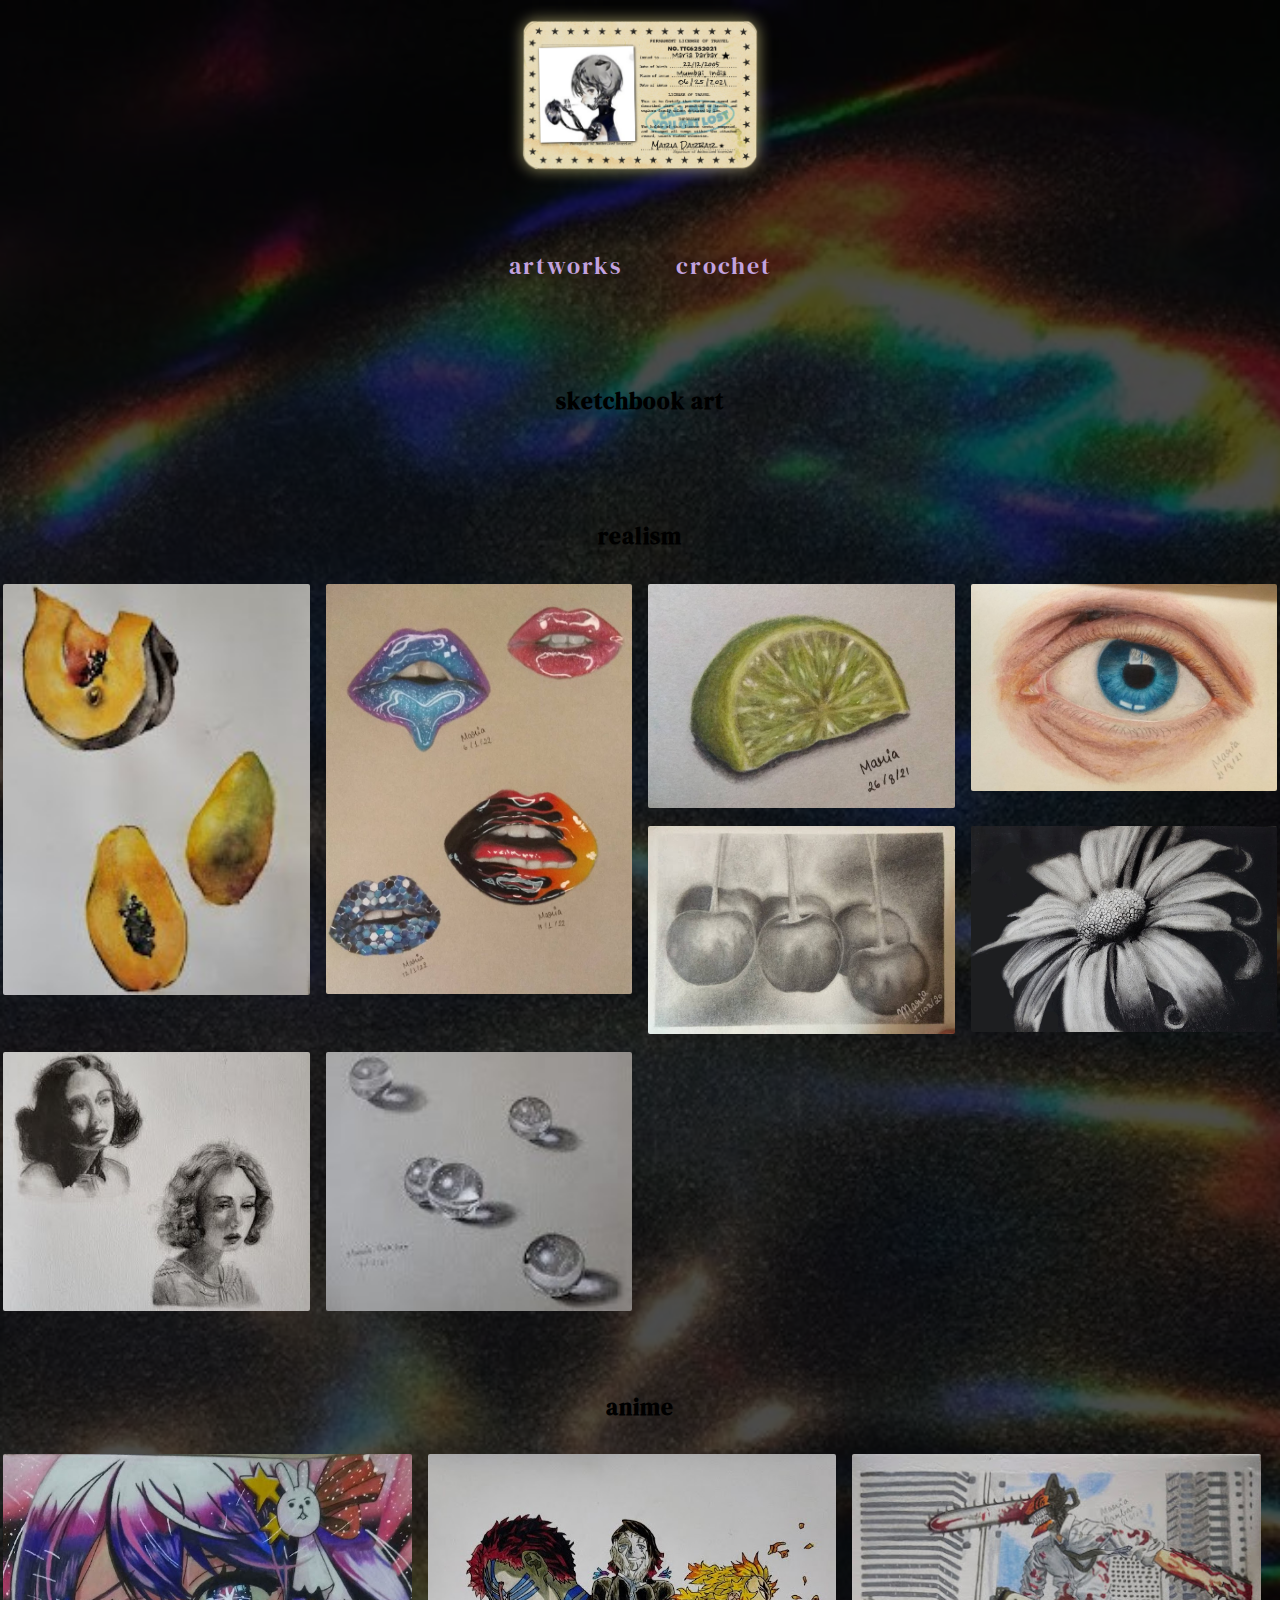
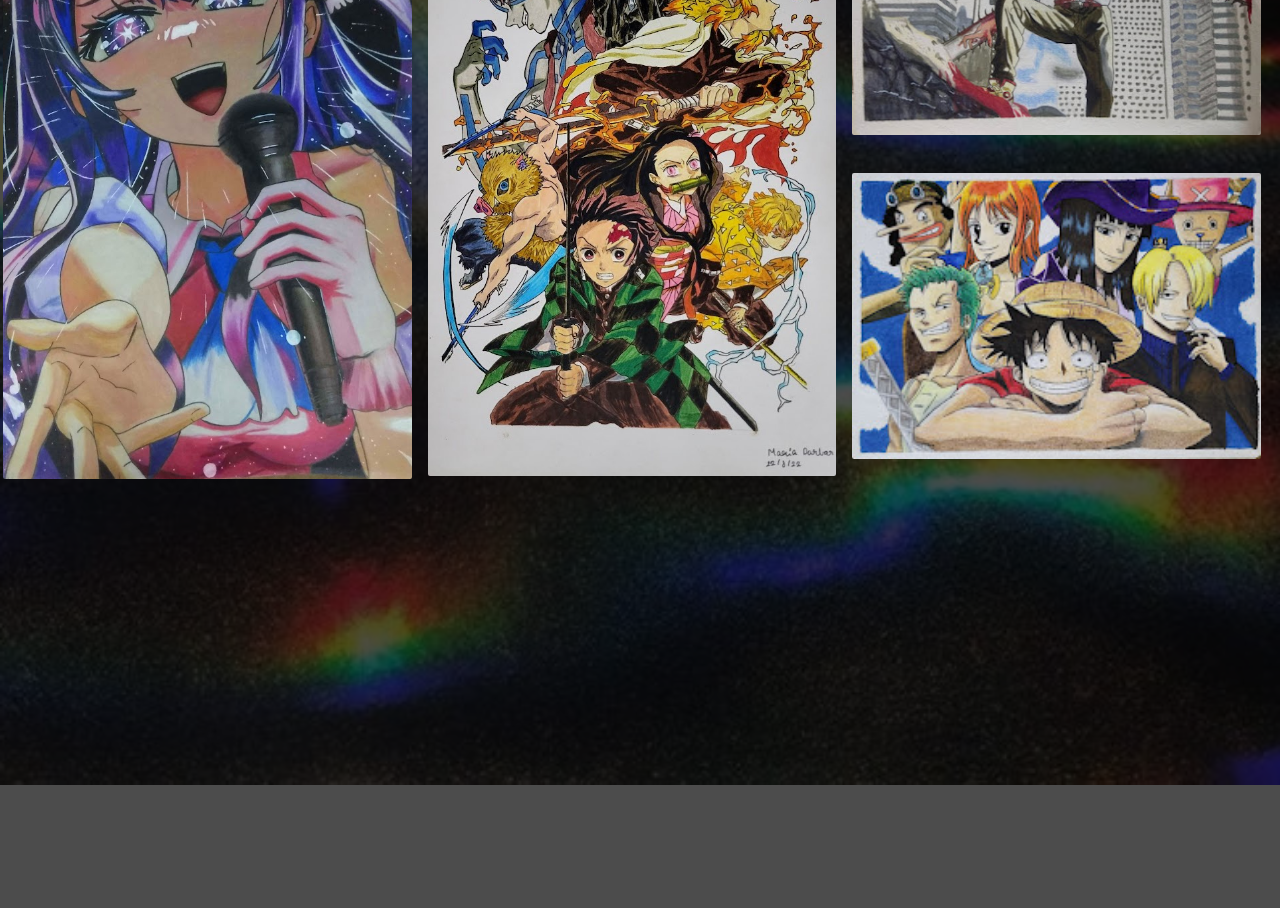
==== artworks.html @ e19bb2b3 "Update artworks.html" ====
<!DOCTYPE html>
<html>
    <head>
        <title>portfolio</title>
        <link rel="stylesheet" type="text/css" href="homestyle.css">
        <link rel="stylesheet" href="https://fonts.googleapis.com/css?family=Montserrat">
        <link rel="preconnect" href="https://fonts.googleapis.com">
        <link rel="preconnect" href="https://fonts.gstatic.com" crossorigin>
        <link href="https://fonts.googleapis.com/css2?family=DM+Serif+Display:ital@0;1&display=swap" rel="stylesheet">
        <meta name="viewport" content="width=device-width, initial-scale=1"> 
        <style>
        /*body*/
        body
        {
            background: linear-gradient(rgba(0, 0, 0, 0.70), rgba(0, 0, 0, 0.70)), url(images/bg.about.jpg) no-repeat;
            background-position: center;
            background-attachment: local;
            background-size: cover;
            font-family: "DM Serif Display", serif;
            font-size: 20px;
            font-weight:lighter;
            letter-spacing: 1px;
        }
        .reveal{
            position: relative;
            transform: translateY(150px);
            opacity: 0;
            transition: 1s all ease;
        }
        
        .reveal.active{
            transform: translateY(0);
            opacity: 1;
        }

        .grid-container 
        {
            display: grid;
            grid-template-columns: auto auto auto auto;
            grid-gap: 10px;
        }

        .grid-container > div 
        {
            text-align: center;
            padding: 20px 0;
            -ms-flex: 25%; /* IE10 */
            flex: 25%;
            padding: 0 3px;
        }
        .grid-container img
        {
            margin-top: 8px;
            vertical-align: middle;
            width: 100%;
        }
        .item1a {
            grid-row: 1 / span 2;
        }
        .item1b {
            grid-row: 1 / span 2;
        }
        .item3b {
            grid-row: 1 / span 2;
        }
        .item3c {
            grid-row: 1 / span 2;
        }

/*for phone*/
        @media(max-width:768px) and (orientation:portrait)
        {
            .grid-container{
            display: grid;
            grid-template-columns:auto;
            grid-gap: 10px;
            }
        }
        </style>
    </head>
    <body>
        <div class="fade-in-text">
            <div class="center">   
            <a href="index.html"><img src="images/callmeifyougetlostid.png" height="190" style="filter:drop-shadow(0 0 8px  rgba(206, 197, 130, 0.76));padding:20px"></a> 
            <br><br>
            </div>
            <p style="letter-spacing: 2px; text-align: center;font-size: 24px; color:white;">
                    <a style="text-decoration: none;color:rgb(194, 162, 223)" href="">artworks</a>
                    <span class="tab"></span><span class="tab"></span>
                    <a style="text-decoration: none;color:rgb(194, 162, 223)" href="crochet.html">crochet</a></p>
        
        <br><br>
        <h3 style="text-align: center;">sketchbook art</h3>
        <div class="grid-container">
            <div class="item2a"></div>
            <div class="item2b"></div>
        </div>
        <br><br>

        <h3 style="text-align: center;">realism</h3>
        <div class="grid-container">
            <div class="item1a"><div class="zoom"><a href="artwork pages/fruits.html"><img src="artworks/fruits.jpg"></a></div></div>
            <div class="item1b"><div class="zoom"><a href="artwork pages/lips.html"><img src="artworks/lips.jpg"></a></div></div>
            <div class="item1c"><div class="zoom"><a href="artwork pages/lime.html"><img src="artworks/lime.jpg"></a></div></div>
            <div class="item1d"><div class="zoom"><a href="artwork pages/eye.html"><img src="artworks/eye.jpg"></a></div></div>  
            
            <div class="item1e"><div class="zoom"><a href="artwork pages/cherries.html"><img src="artworks/cherries.jpg"></a></div></div>
            <div class="item1g"><div class="zoom"><a href="artwork pages/flower.html"><img src="artworks/flower.jpg"></a></div></div>  
            <div class="item1f"><div class="zoom"><a href="artwork pages/women.html"><img src="artworks/women.jpg"></a></div></div>
            <div class="item1h"><div class="zoom"><a href="artwork pages/marbles1.html"><img src="artworks/marbles1.jpg"></a></div></div>
        </div>
        <br><br>
        
        <h3 style="text-align: center;">anime</h3>
        <div class="grid-container">
                <div class="item3b"><div class="zoom"><a href="artwork pages/ai.html"><img src="artworks/ai.jpeg"></a></div></div>
                <div class="item3c"><div class="zoom"><a href="artwork pages/demon slayer1.html"><img src="artworks/demon slayer1.jpg"></a></div></div>
                <div class="item3a"><div class="zoom"><a href="artwork pages/csm.html"><img src="artworks/csm.jpeg"></a></div></div>
                <div class="item"><div class="zoom"><a href=""><img src=""></a></div></div>
                <div class="item3d"><div class="zoom"><a href="artwork pages/one piece.html"><img src="artworks/one piece.jpg"></a></div></div>      
        </div>
        <br><br> 
        
        <div class="container reveal">
            <script type="text/javascript">
                function reveal() {
                var reveals = document.querySelectorAll(".reveal");
    
                for (var i = 0; i < reveals.length; i++) {
                    var windowHeight = window.innerHeight;
                    var elementTop = reveals[i].getBoundingClientRect().top;
                    var elementVisible = 150;
    
                    if (elementTop < windowHeight - elementVisible) {
                    reveals[i].classList.add("active");
                    }
                }
                }
    
                window.addEventListener("scroll", reveal);
            </script>

            <h3 style="text-align: center;letter-spacing: 2px; position: relative; color:white;">★ MARIA DARBAR ★</h3>
            <a href="mailto:mariadarbar05@gmail.com" style="text-decoration: none;" target="_blank" ><h4 style="text-align: center;color:white">mariadarbar05@gmail.com</h4>
            <p style="text-align: center;font-weight: 100;">
                <a href="https://www.instagram.com/maria.darbar/" target="_blank"><img src="images/instagram logo.png" width="25" height="25"></a>
                <span class="tab"></span>
                <a href="https://www.linkedin.com/in/maria-darbar/" target="_blank"><img src="images/linkedin-xxl.png" width="23" height="23"></a>
            </p>
            <h4 style="text-align: center;color:white;">© 2024 All rights reserved.</h4>
        </div>        
        </body>    
    </html>
---- homestyle.css ----
/*center aligning images*/
    .center
    {
      text-align: center;
    }
/*text animation*/
    .fade-in-text {
      animation: fadeIn 2s;
    }

    @keyframes fadeIn {
      0% { opacity: 0; }
      100% { opacity: 1; }
    }

/*columns*/
    .fade-in-column {
      font-family: Arial;
      animation: fadeIn 3s;
    }

    @keyframes fadeIn {
      0% { opacity: 0; }
      100% { opacity: 1; }
    }

/*artwork*/
        * {
          box-sizing: border-box;
        }
        
        body {
          margin: 0;
          font-family: Arial;
        }
        
        .header {
          text-align: center;
          padding: 32px;
        }
        
        .row {
          display: -ms-flexbox;
          display: flex;
          -ms-flex-wrap: wrap; 
          flex-wrap: wrap;
          padding: 0 4px;
        }

        .column {
          -ms-flex: 25%; /* IE10 */
          flex: 25%;
          max-width: 25%;
          padding: 0 5px;
        }
        
        .column img {
          margin-top: 8px;
          vertical-align: middle;
          width: 100%;
        }
        
        /* Responsive layout - makes a two column-layout instead of four columns */
        @media screen and (max-width: 800px) {
          .column {
            -ms-flex: 50%;
            flex: 50%;
            max-width: 50%;
          }
        }
        
        /* Responsive layout - makes the two columns stack on top of each other instead of next to each other */
        @media screen and (max-width: 600px) {
          .column {
            -ms-flex: 100%;
            flex: 100%;
            max-width: 100%;
          }
        }

        .zoom {
          transition: transform .2s; /* Animation */
        }
        
        .zoom:hover {
          transform: scale(1.03); /* (150% zoom - Note: if the zoom is too large, it will go outside of the viewport) */
          filter:drop-shadow(0 0 10px  rgba(13, 13, 13, 0.852));
          filter: brightness(75%);
        }

/*for spacing*/
        .tab {
          display: inline-block;
          margin-left: 20px;
        }

/*image artworks*/
        img {
          border-radius: 2px;
        }     
        
/*home page articles*/
        .wrapper{
          width: 100%;
          position:absolute;

        }  

/*glow*/
        .glow {
          font-size: 80px;
          color: #fff;
          -webkit-animation: glow 1s ease-in-out infinite alternate;
          -moz-animation: glow 1s ease-in-out infinite alternate;
          animation: glow 1s ease-in-out infinite alternate;
        }

        @-webkit-keyframes glow {
          from {
            text-shadow: 0 0 10px #fff, 0 0 20px #fff, 0 0 30px #fde3a2, 0 0 40px #e8cf92, 0 0 50px #d9c289, 0 0 60px;
          }
          to {
            text-shadow: 0 0 10px #fff, 0 0 20px #fff, 0 0 30px #fde3a2, 0 0 40px #e8cf92, 0 0 50px #d9c289, 0 0 60px;
          }
        }
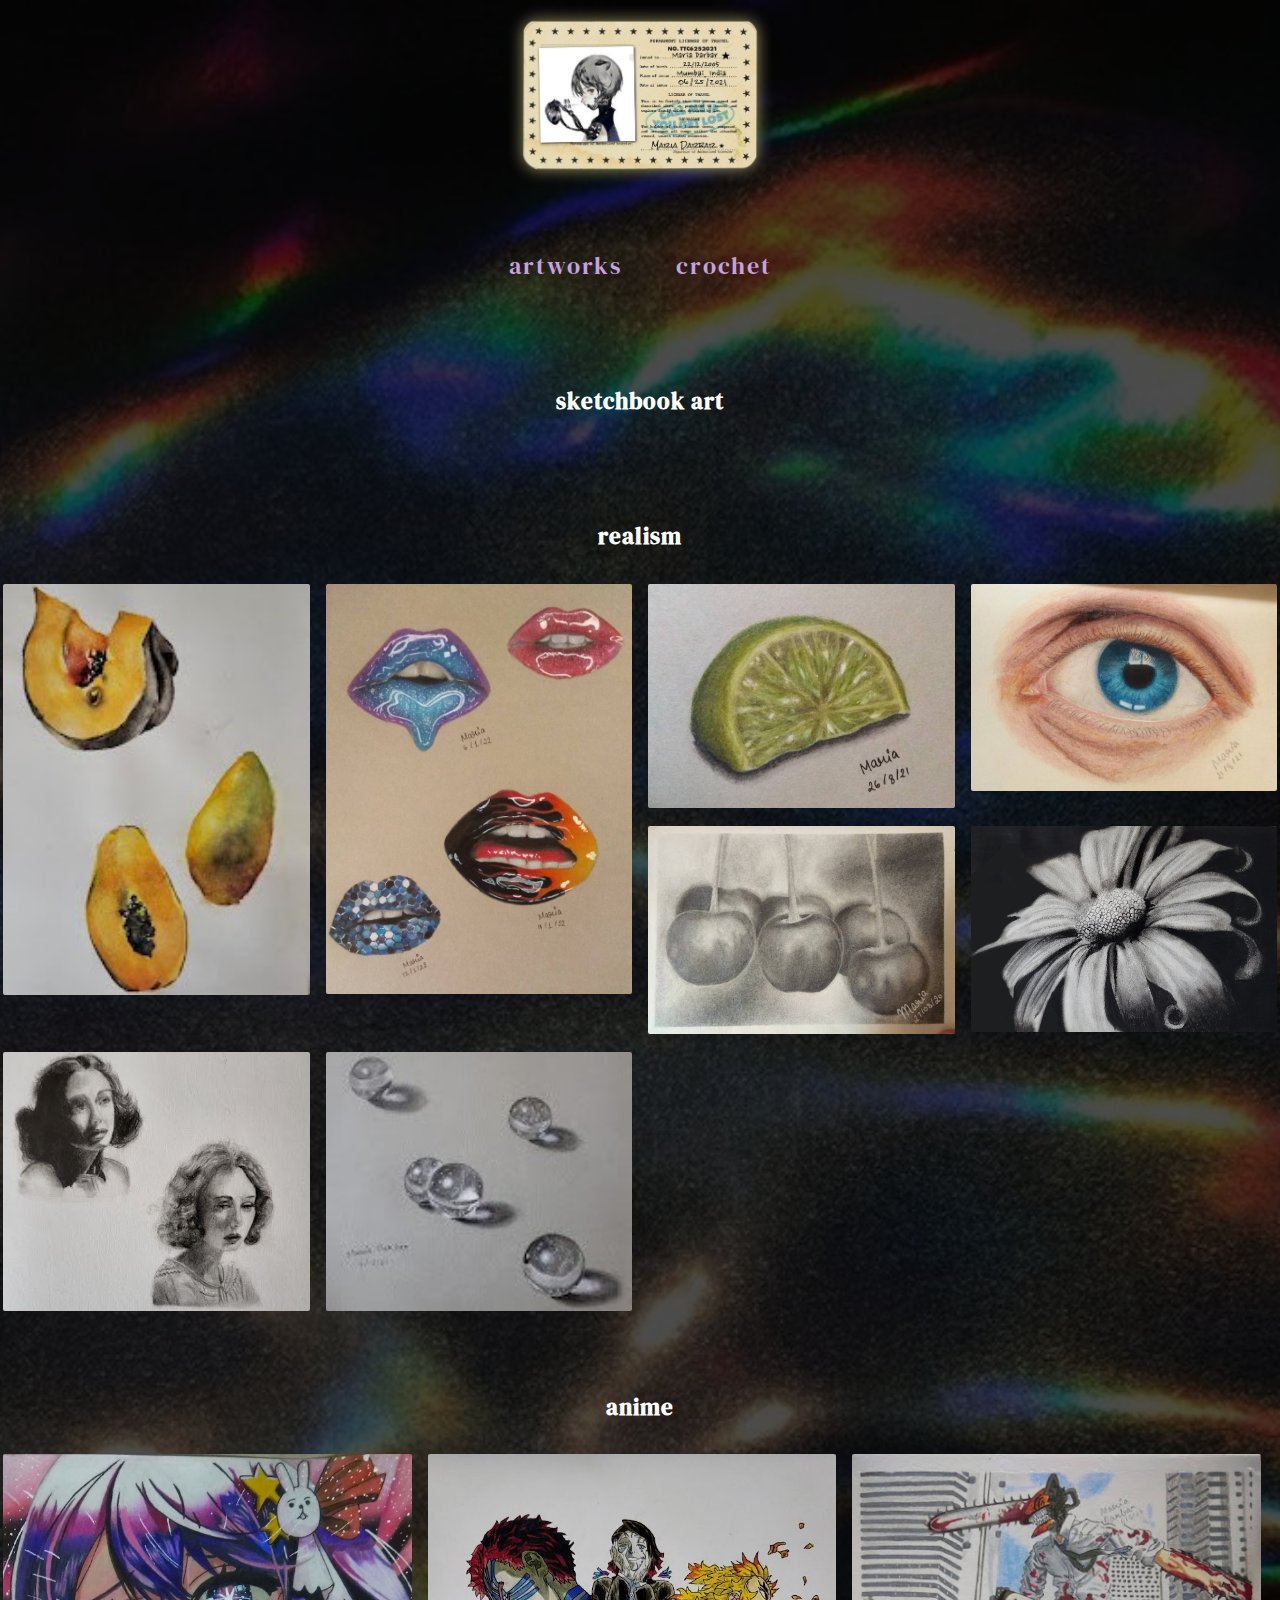
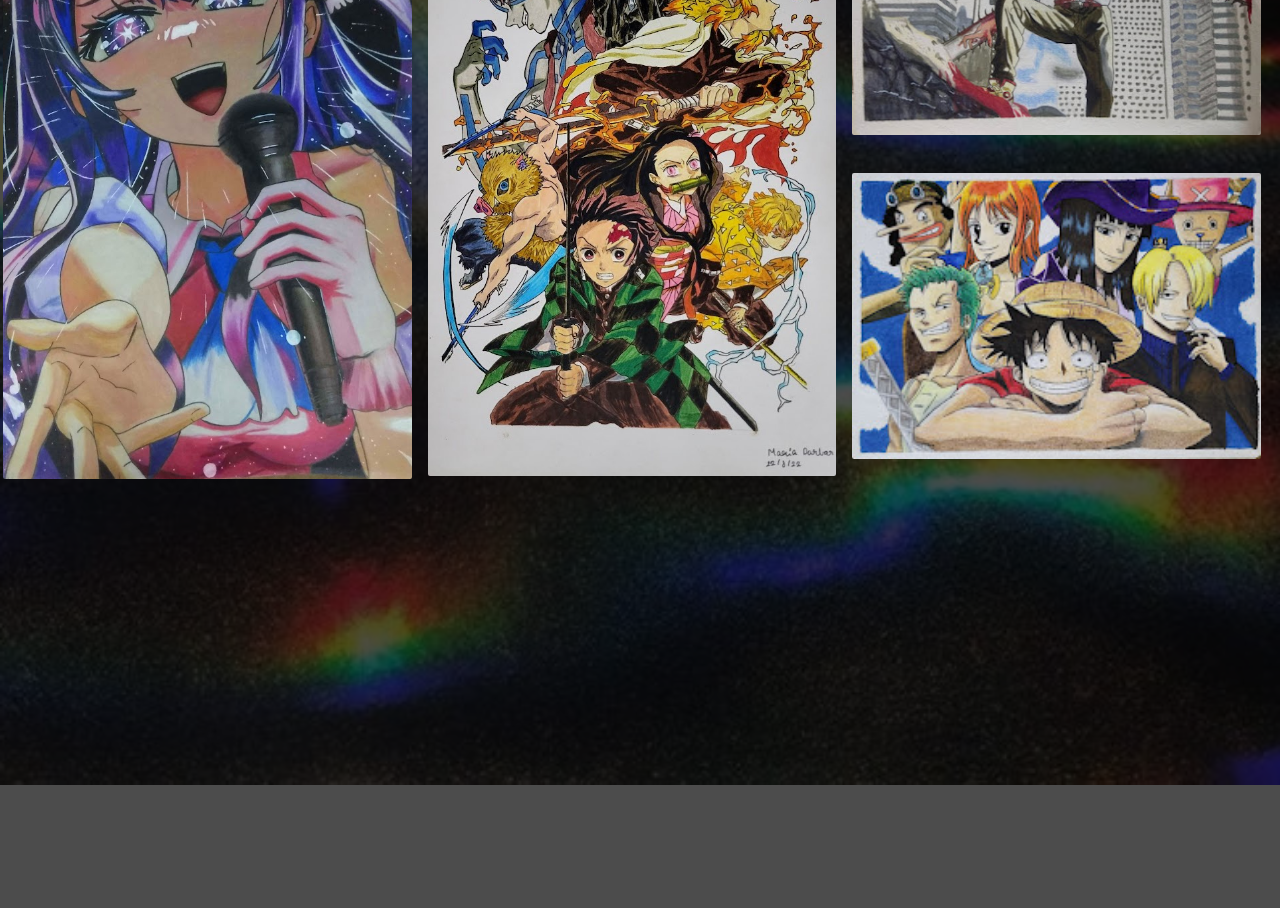
==== commit 1d3b5dc9: "Update artworks.html" ====
--- a/artworks.html
+++ b/artworks.html
@@ -84,20 +84,20 @@
             <a href="index.html"><img src="images/callmeifyougetlostid.png" height="190" style="filter:drop-shadow(0 0 8px  rgba(206, 197, 130, 0.76));padding:20px"></a> 
             <br><br>
             </div>
-            <p style="letter-spacing: 2px; text-align: center;font-size: 24px; color:white;">
+            <p style="letter-spacing: 2px; text-align: center;font-size: 24px;">
                     <a style="text-decoration: none;color:rgb(194, 162, 223)" href="">artworks</a>
                     <span class="tab"></span><span class="tab"></span>
                     <a style="text-decoration: none;color:rgb(194, 162, 223)" href="crochet.html">crochet</a></p>
         
         <br><br>
-        <h3 style="text-align: center;">sketchbook art</h3>
+        <h3 style="text-align: center;color:white;">sketchbook art</h3>
         <div class="grid-container">
             <div class="item2a"></div>
             <div class="item2b"></div>
         </div>
         <br><br>
 
-        <h3 style="text-align: center;">realism</h3>
+        <h3 style="text-align: center;color:white;">realism</h3>
         <div class="grid-container">
             <div class="item1a"><div class="zoom"><a href="artwork pages/fruits.html"><img src="artworks/fruits.jpg"></a></div></div>
             <div class="item1b"><div class="zoom"><a href="artwork pages/lips.html"><img src="artworks/lips.jpg"></a></div></div>
@@ -111,7 +111,7 @@
         </div>
         <br><br>
         
-        <h3 style="text-align: center;">anime</h3>
+        <h3 style="text-align: center;color:white;">anime</h3>
         <div class="grid-container">
                 <div class="item3b"><div class="zoom"><a href="artwork pages/ai.html"><img src="artworks/ai.jpeg"></a></div></div>
                 <div class="item3c"><div class="zoom"><a href="artwork pages/demon slayer1.html"><img src="artworks/demon slayer1.jpg"></a></div></div>
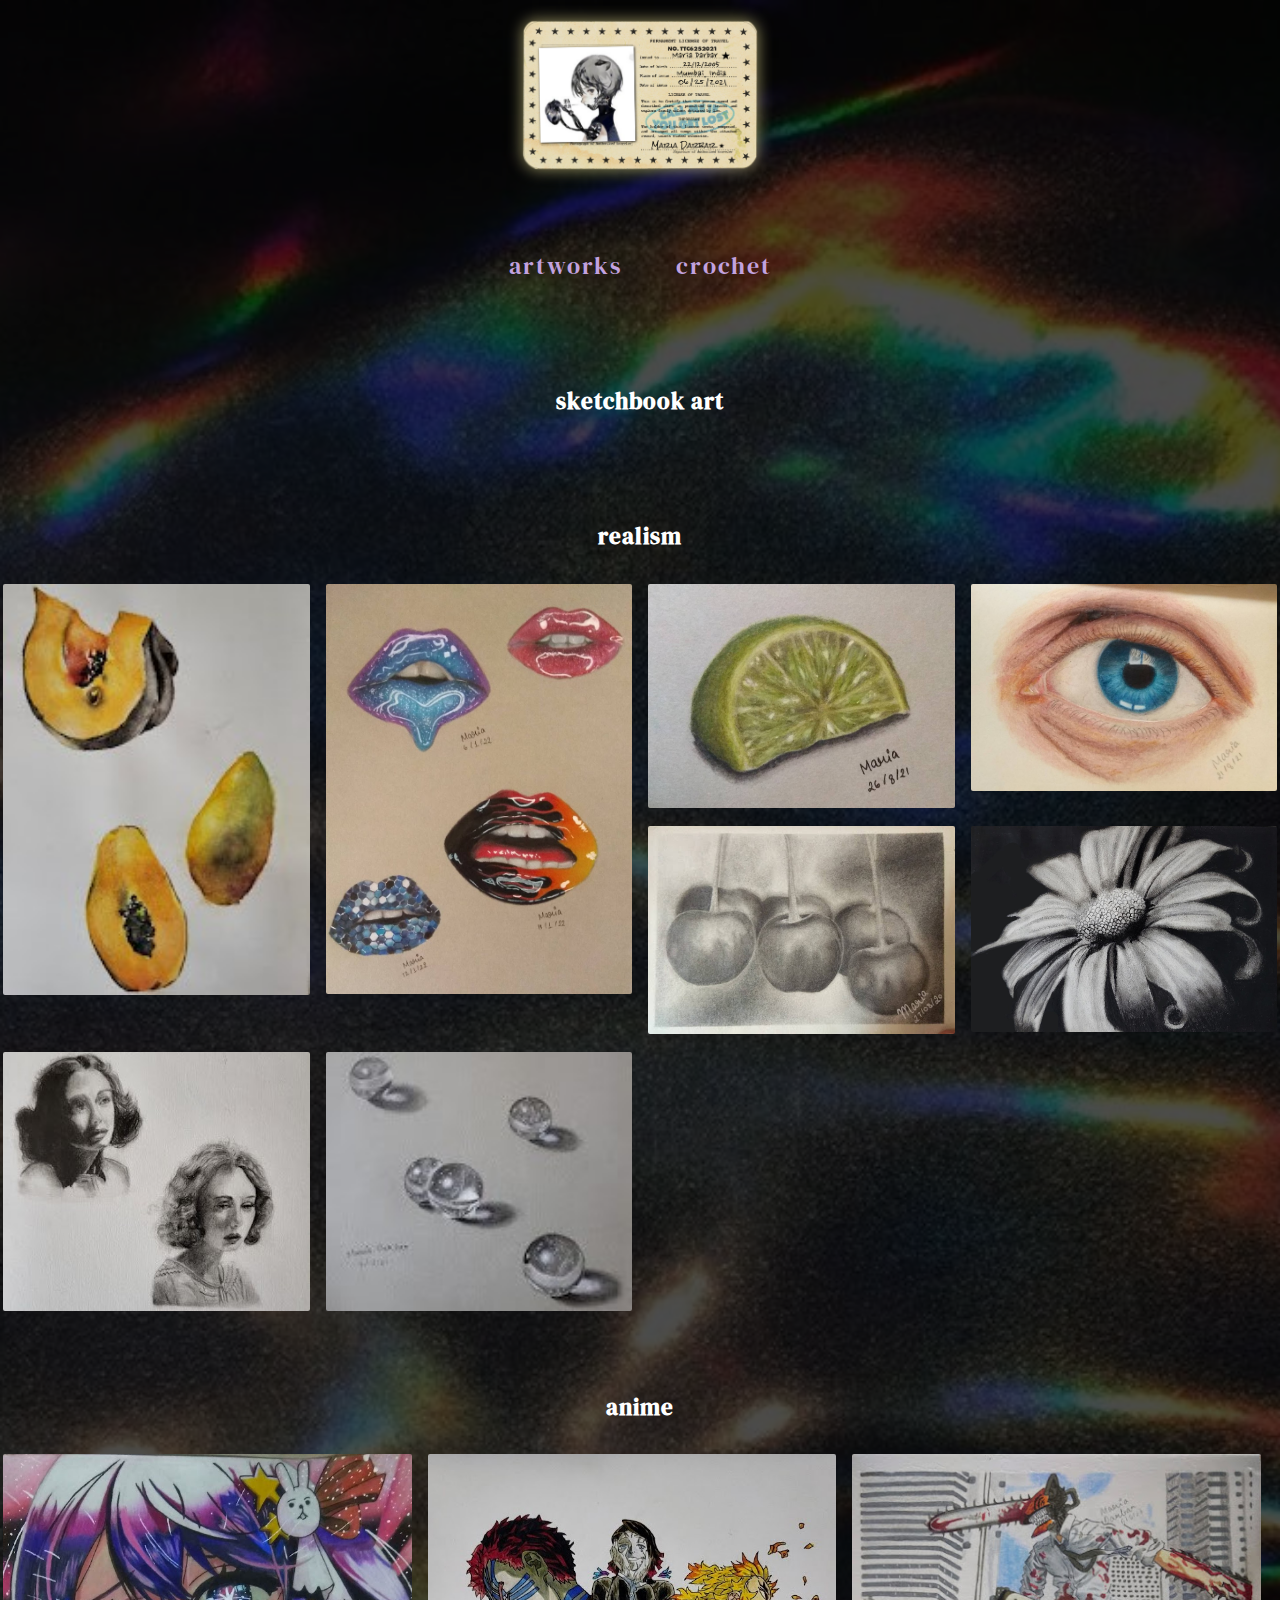
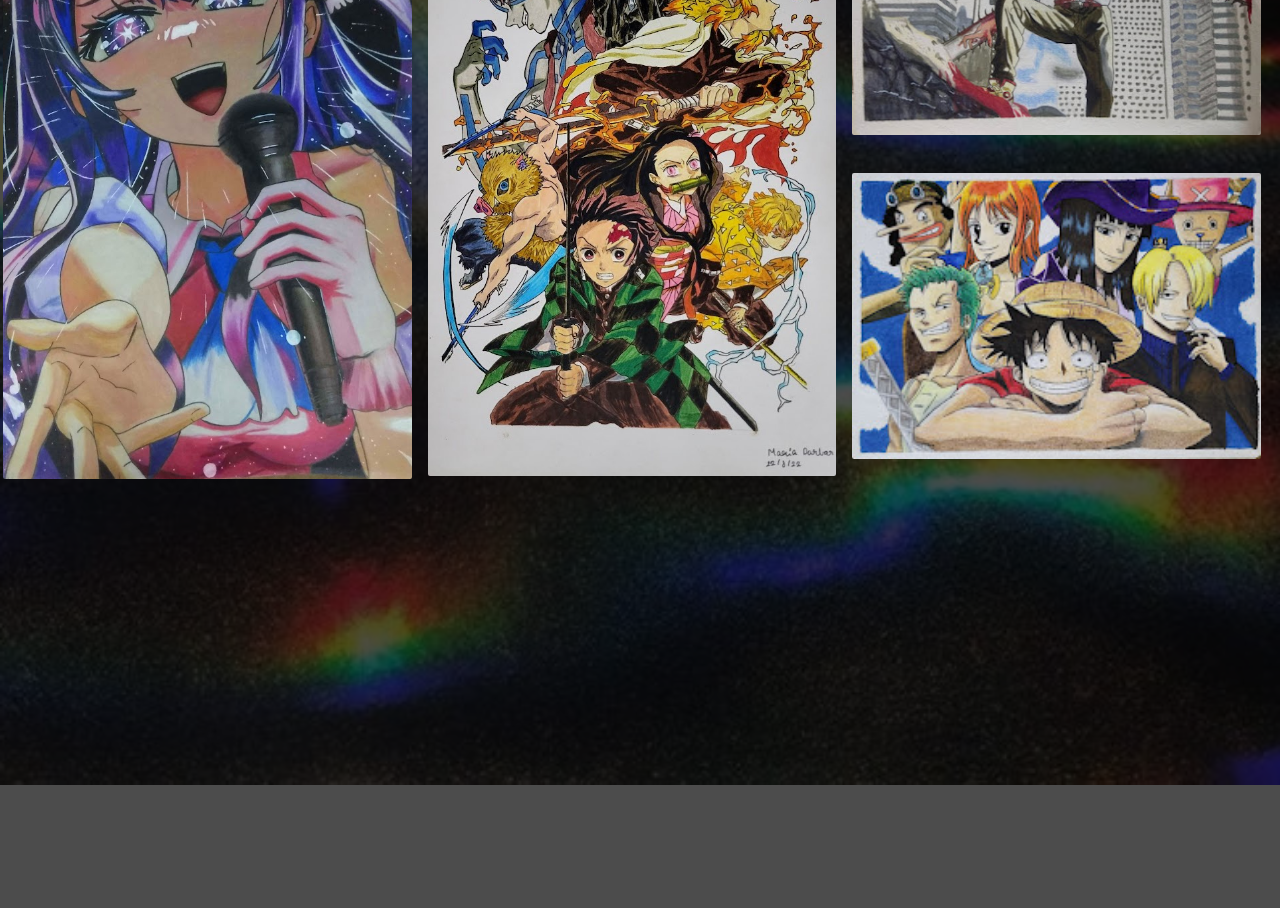
==== commit 936cce04: "Updated" ====
--- a/artworks.html
+++ b/artworks.html
@@ -85,39 +85,39 @@
             <br><br>
             </div>
             <p style="letter-spacing: 2px; text-align: center;font-size: 24px;">
-                    <a style="text-decoration: none;color:rgb(194, 162, 223)" href="">artworks</a>
+                    <a style="text-decoration: none;color:rgb(194, 162, 223)">artworks</a>
                     <span class="tab"></span><span class="tab"></span>
                     <a style="text-decoration: none;color:rgb(194, 162, 223)" href="crochet.html">crochet</a></p>
         
         <br><br>
-        <h3 style="text-align: center;color:white;">sketchbook art</h3>
+        <h3 style="text-align: center;color: white;">sketchbook art</h3>
         <div class="grid-container">
             <div class="item2a"></div>
             <div class="item2b"></div>
         </div>
         <br><br>
 
-        <h3 style="text-align: center;color:white;">realism</h3>
+        <h3 style="text-align: center;color: white;">realism</h3>
         <div class="grid-container">
-            <div class="item1a"><div class="zoom"><a href="artwork pages/fruits.html"><img src="artworks/fruits.jpg"></a></div></div>
-            <div class="item1b"><div class="zoom"><a href="artwork pages/lips.html"><img src="artworks/lips.jpg"></a></div></div>
-            <div class="item1c"><div class="zoom"><a href="artwork pages/lime.html"><img src="artworks/lime.jpg"></a></div></div>
-            <div class="item1d"><div class="zoom"><a href="artwork pages/eye.html"><img src="artworks/eye.jpg"></a></div></div>  
+            <div class="item1a"><div class="zoom"><a><img src="artworks/fruits.jpg"></a></div></div>
+            <div class="item1b"><div class="zoom"><a><img src="artworks/lips.jpg"></a></div></div>
+            <div class="item1c"><div class="zoom"><a><img src="artworks/lime.jpg"></a></div></div>
+            <div class="item1d"><div class="zoom"><a><img src="artworks/eye.jpg"></a></div></div>  
             
-            <div class="item1e"><div class="zoom"><a href="artwork pages/cherries.html"><img src="artworks/cherries.jpg"></a></div></div>
-            <div class="item1g"><div class="zoom"><a href="artwork pages/flower.html"><img src="artworks/flower.jpg"></a></div></div>  
-            <div class="item1f"><div class="zoom"><a href="artwork pages/women.html"><img src="artworks/women.jpg"></a></div></div>
-            <div class="item1h"><div class="zoom"><a href="artwork pages/marbles1.html"><img src="artworks/marbles1.jpg"></a></div></div>
+            <div class="item1e"><div class="zoom"><a><img src="artworks/cherries.jpg"></a></div></div>
+            <div class="item1g"><div class="zoom"><a><img src="artworks/flower.jpg"></a></div></div>  
+            <div class="item1f"><div class="zoom"><a><img src="artworks/women.jpg"></a></div></div>
+            <div class="item1h"><div class="zoom"><a><img src="artworks/marbles1.jpg"></a></div></div>
         </div>
         <br><br>
         
         <h3 style="text-align: center;color:white;">anime</h3>
         <div class="grid-container">
-                <div class="item3b"><div class="zoom"><a href="artwork pages/ai.html"><img src="artworks/ai.jpeg"></a></div></div>
-                <div class="item3c"><div class="zoom"><a href="artwork pages/demon slayer1.html"><img src="artworks/demon slayer1.jpg"></a></div></div>
-                <div class="item3a"><div class="zoom"><a href="artwork pages/csm.html"><img src="artworks/csm.jpeg"></a></div></div>
-                <div class="item"><div class="zoom"><a href=""><img src=""></a></div></div>
-                <div class="item3d"><div class="zoom"><a href="artwork pages/one piece.html"><img src="artworks/one piece.jpg"></a></div></div>      
+                <div class="item3b"><div class="zoom"><a><img src="artworks/ai.jpeg"></a></div></div>
+                <div class="item3c"><div class="zoom"><a><img src="artworks/demon slayer1.jpg"></a></div></div>
+                <div class="item3a"><div class="zoom"><a><img src="artworks/csm.jpeg"></a></div></div>
+                <div class="item"><div class="zoom"><a><img src=""></a></div></div>
+                <div class="item3d"><div class="zoom"><a><img src="artworks/one piece.jpg"></a></div></div>      
         </div>
         <br><br> 
         
--- a/homestyle.css
+++ b/homestyle.css
@@ -106,21 +106,3 @@
 
         }  
 
-/*glow*/
-        .glow {
-          font-size: 80px;
-          color: #fff;
-          -webkit-animation: glow 1s ease-in-out infinite alternate;
-          -moz-animation: glow 1s ease-in-out infinite alternate;
-          animation: glow 1s ease-in-out infinite alternate;
-        }
-
-        @-webkit-keyframes glow {
-          from {
-            text-shadow: 0 0 10px #fff, 0 0 20px #fff, 0 0 30px #fde3a2, 0 0 40px #e8cf92, 0 0 50px #d9c289, 0 0 60px;
-          }
-          to {
-            text-shadow: 0 0 10px #fff, 0 0 20px #fff, 0 0 30px #fde3a2, 0 0 40px #e8cf92, 0 0 50px #d9c289, 0 0 60px;
-          }
-        }
-
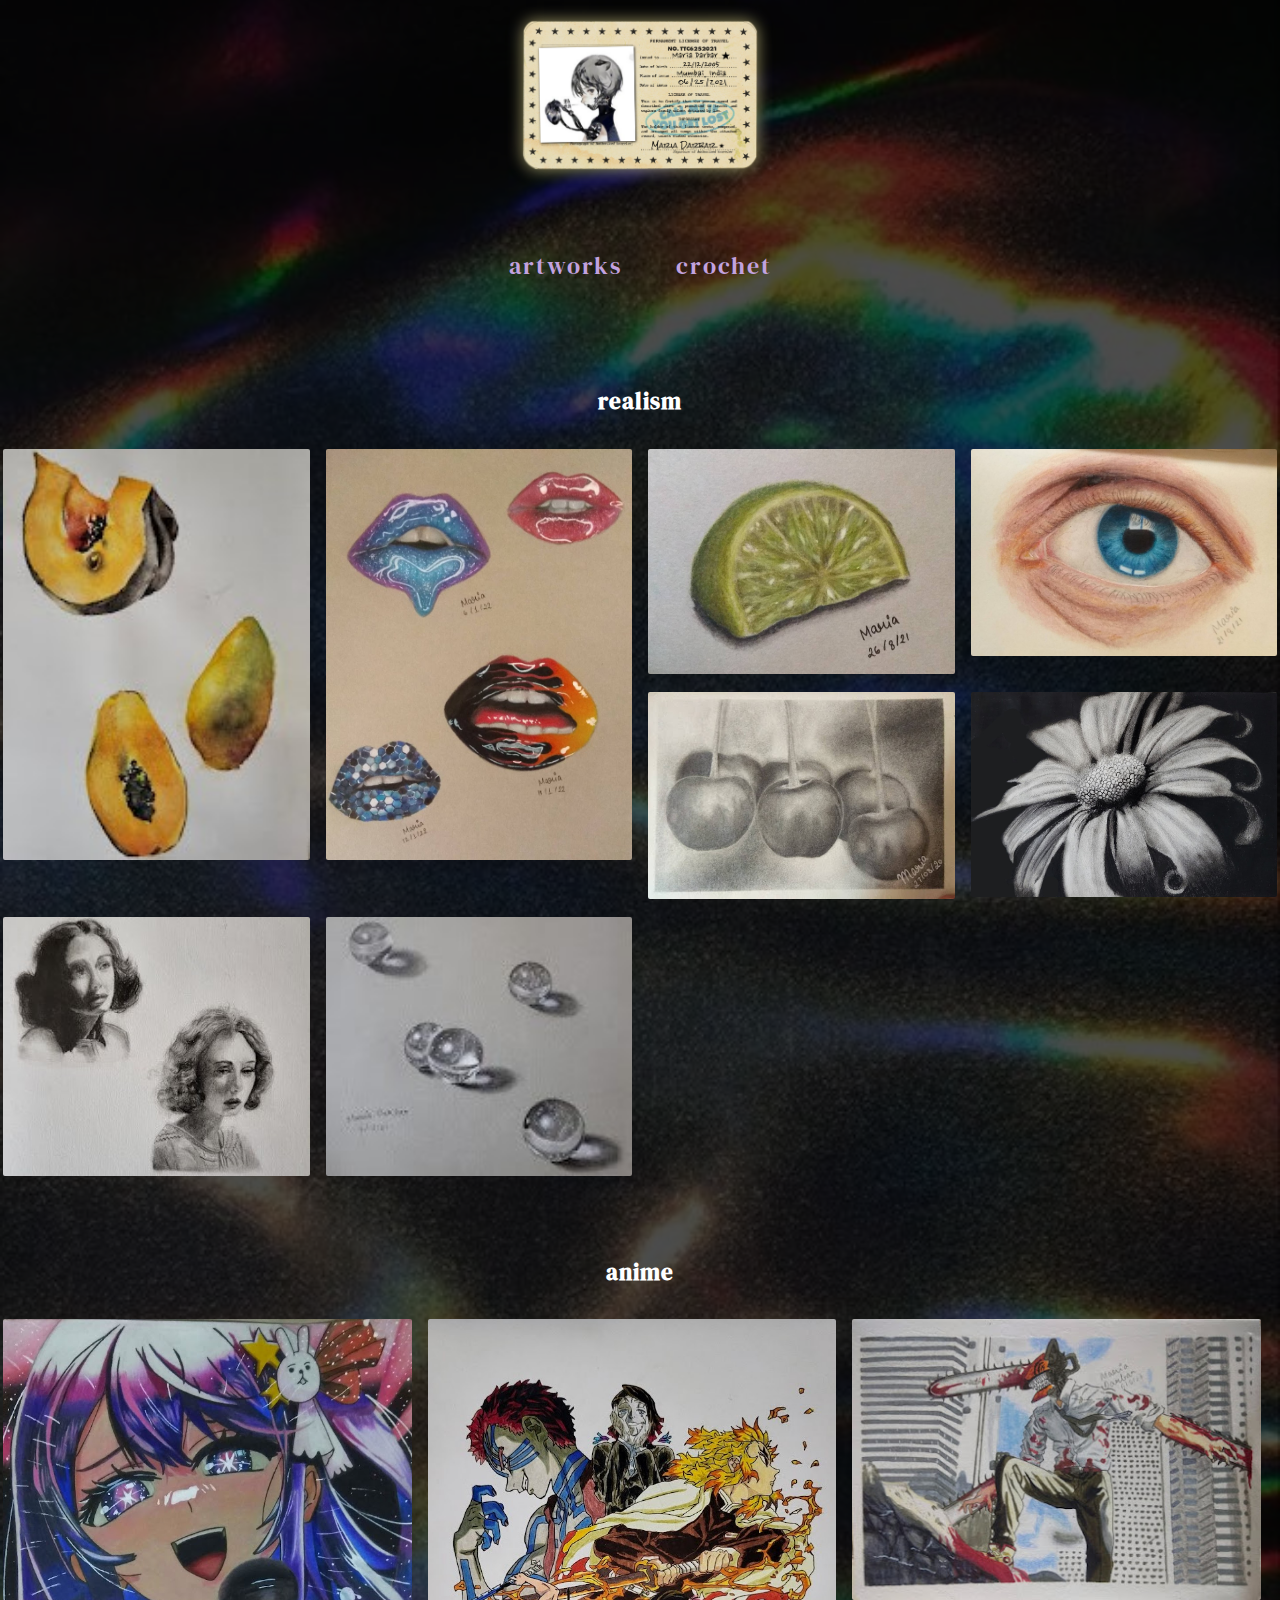
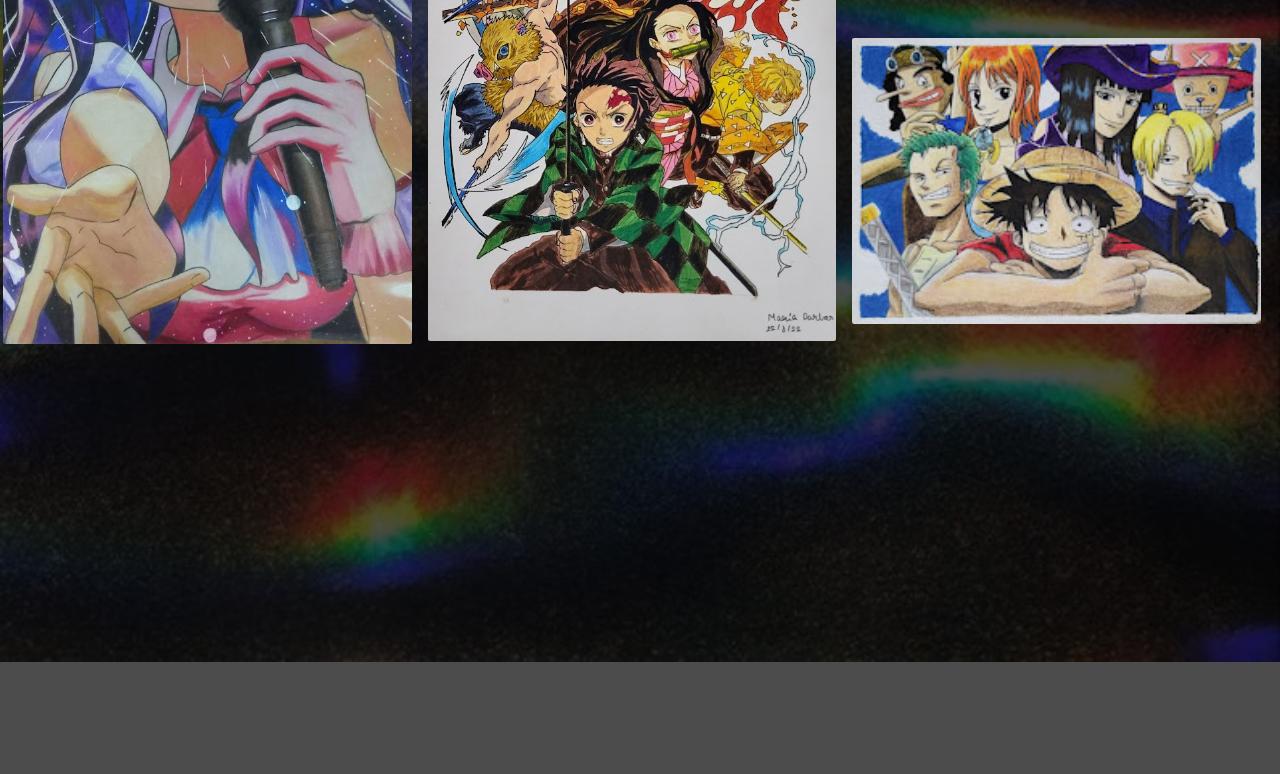
==== commit 816b910f: "Updated" ====
--- a/artworks.html
+++ b/artworks.html
@@ -90,13 +90,6 @@
                     <a style="text-decoration: none;color:rgb(194, 162, 223)" href="crochet.html">crochet</a></p>
         
         <br><br>
-        <h3 style="text-align: center;color: white;">sketchbook art</h3>
-        <div class="grid-container">
-            <div class="item2a"></div>
-            <div class="item2b"></div>
-        </div>
-        <br><br>
-
         <h3 style="text-align: center;color: white;">realism</h3>
         <div class="grid-container">
             <div class="item1a"><div class="zoom"><a><img src="artworks/fruits.jpg"></a></div></div>
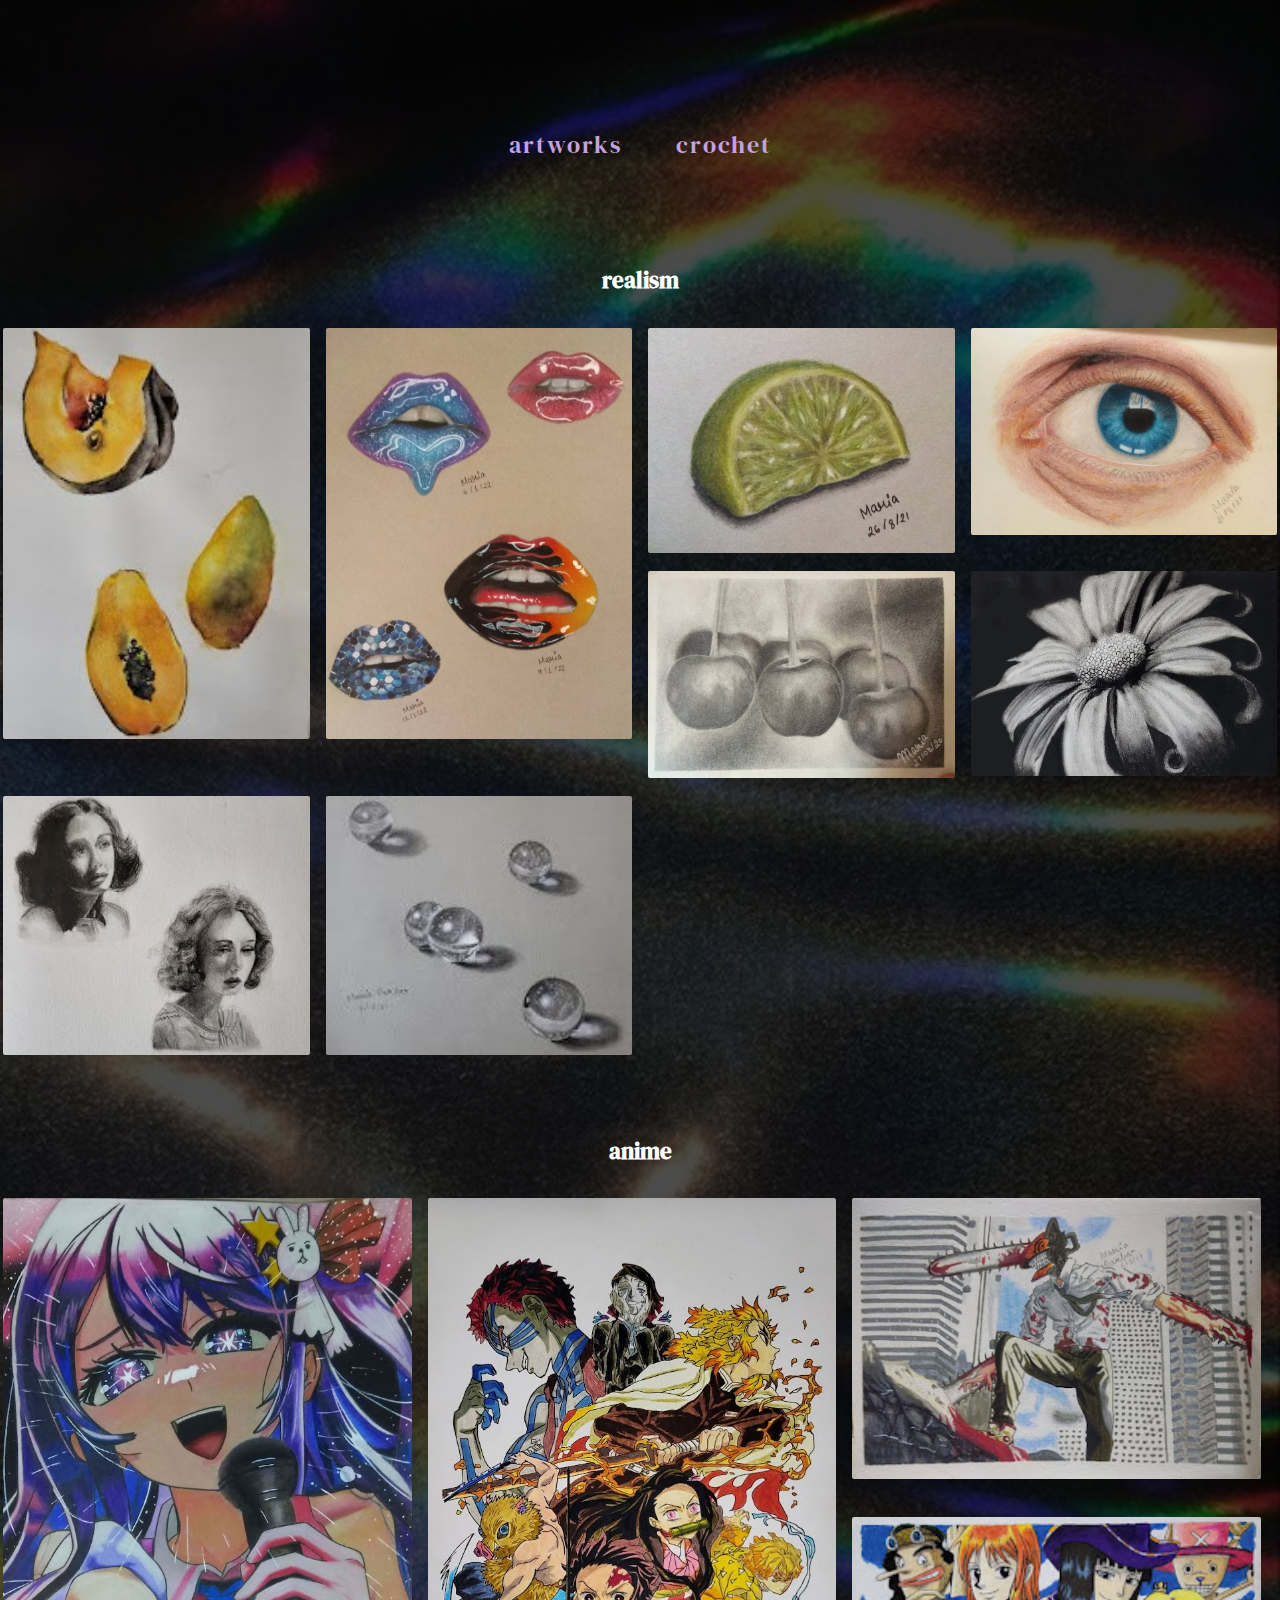
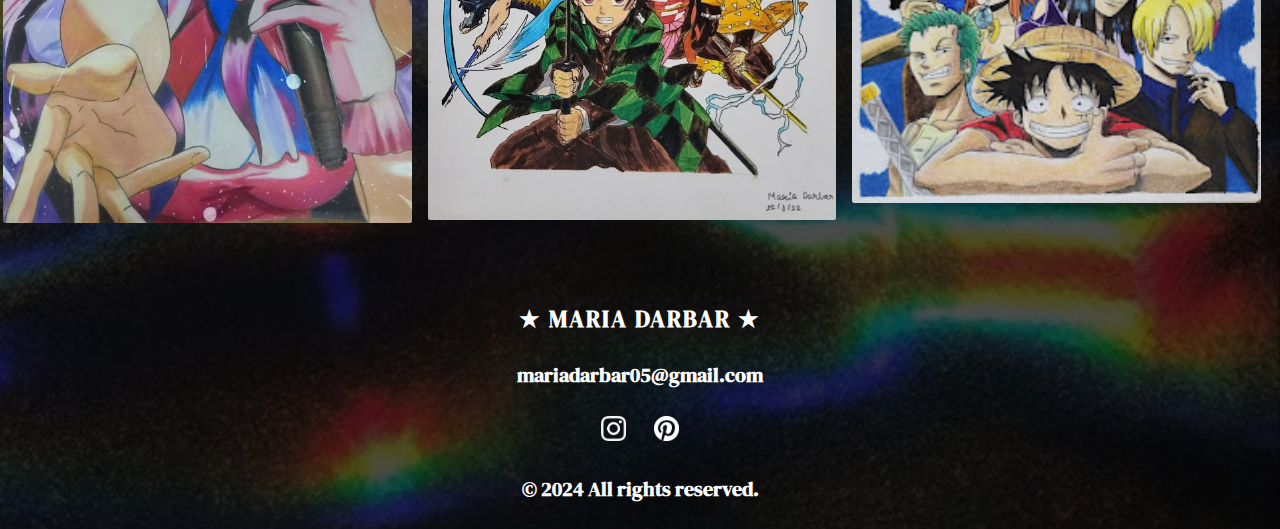
==== commit 40f47b34: "Update artworks.html" ====
--- a/artworks.html
+++ b/artworks.html
@@ -19,7 +19,6 @@
             font-family: "DM Serif Display", serif;
             font-size: 20px;
             font-weight:lighter;
-            letter-spacing: 1px;
         }
         .reveal{
             position: relative;
@@ -80,11 +79,7 @@
     </head>
     <body>
         <div class="fade-in-text">
-            <div class="center">   
-            <a href="index.html"><img src="images/callmeifyougetlostid.png" height="190" style="filter:drop-shadow(0 0 8px  rgba(206, 197, 130, 0.76));padding:20px"></a> 
-            <br><br>
-            </div>
-            <p style="letter-spacing: 2px; text-align: center;font-size: 24px;">
+            <p style="letter-spacing: 2px; text-align: center;font-size: 24px;margin-top: 10%;">
                     <a style="text-decoration: none;color:rgb(194, 162, 223)">artworks</a>
                     <span class="tab"></span><span class="tab"></span>
                     <a style="text-decoration: none;color:rgb(194, 162, 223)" href="crochet.html">crochet</a></p>
@@ -114,31 +109,13 @@
         </div>
         <br><br> 
         
-        <div class="container reveal">
-            <script type="text/javascript">
-                function reveal() {
-                var reveals = document.querySelectorAll(".reveal");
-    
-                for (var i = 0; i < reveals.length; i++) {
-                    var windowHeight = window.innerHeight;
-                    var elementTop = reveals[i].getBoundingClientRect().top;
-                    var elementVisible = 150;
-    
-                    if (elementTop < windowHeight - elementVisible) {
-                    reveals[i].classList.add("active");
-                    }
-                }
-                }
-    
-                window.addEventListener("scroll", reveal);
-            </script>
 
             <h3 style="text-align: center;letter-spacing: 2px; position: relative; color:white;">★ MARIA DARBAR ★</h3>
             <a href="mailto:mariadarbar05@gmail.com" style="text-decoration: none;" target="_blank" ><h4 style="text-align: center;color:white">mariadarbar05@gmail.com</h4>
             <p style="text-align: center;font-weight: 100;">
                 <a href="https://www.instagram.com/maria.darbar/" target="_blank"><img src="images/instagram logo.png" width="25" height="25"></a>
                 <span class="tab"></span>
-                <a href="https://www.linkedin.com/in/maria-darbar/" target="_blank"><img src="images/linkedin-xxl.png" width="23" height="23"></a>
+                <a href="https://in.pinterest.com/cherrybombsuicide/" target="_blank"><img src="images/pinterest logo.png" width="25" height="25"></a>
             </p>
             <h4 style="text-align: center;color:white;">© 2024 All rights reserved.</h4>
         </div>        
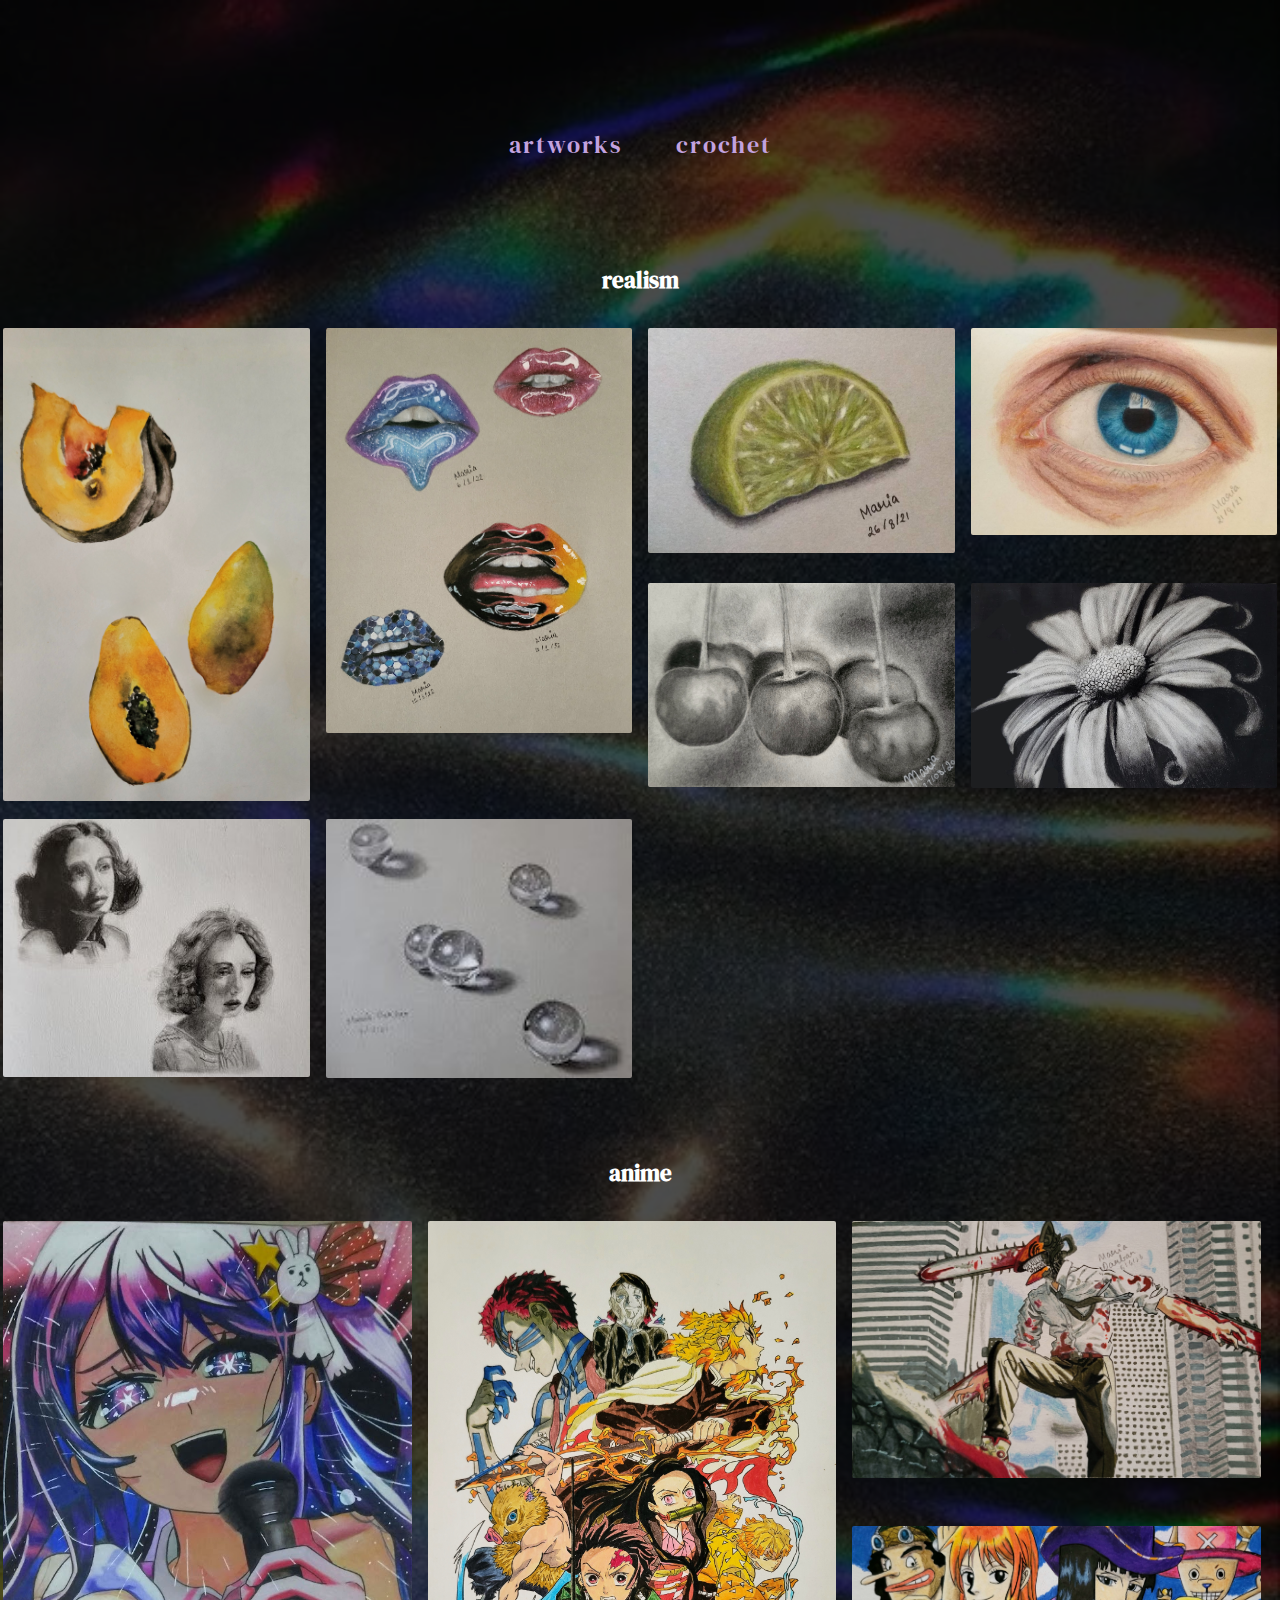
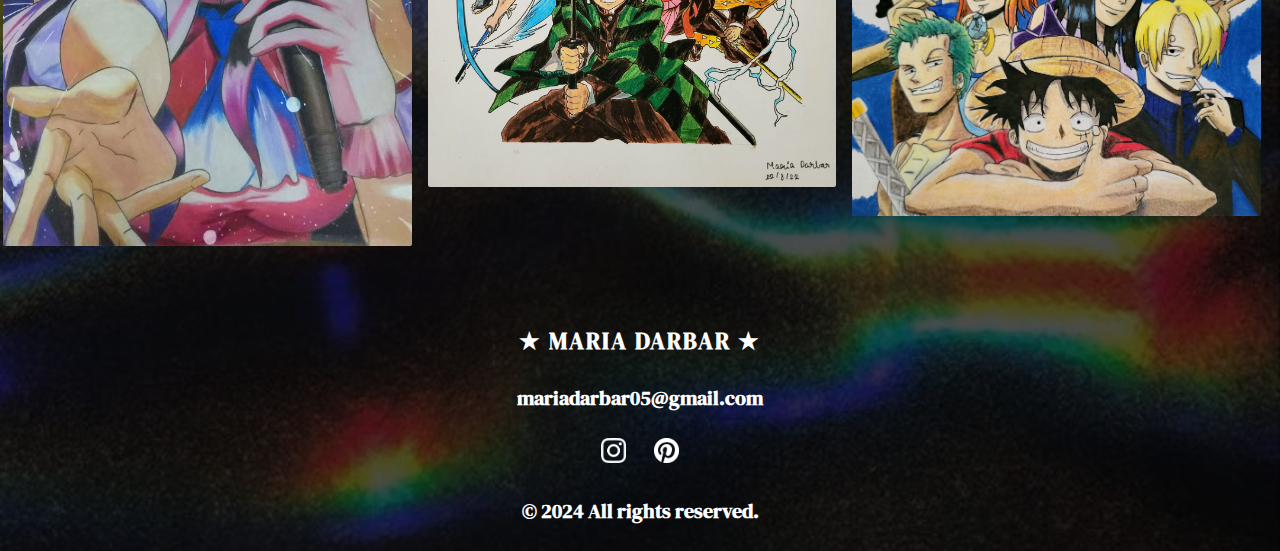
==== commit bc984ad4: "Update artworks.html" ====
--- a/artworks.html
+++ b/artworks.html
@@ -87,12 +87,12 @@
         <br><br>
         <h3 style="text-align: center;color: white;">realism</h3>
         <div class="grid-container">
-            <div class="item1a"><div class="zoom"><a><img src="artworks/fruits.jpg"></a></div></div>
-            <div class="item1b"><div class="zoom"><a><img src="artworks/lips.jpg"></a></div></div>
+            <div class="item1a"><div class="zoom"><a><img src="artworks/fruits 1.jpg"></a></div></div>
+            <div class="item1b"><div class="zoom"><a><img src="artworks/lips 1.jpg"></a></div></div>
             <div class="item1c"><div class="zoom"><a><img src="artworks/lime.jpg"></a></div></div>
             <div class="item1d"><div class="zoom"><a><img src="artworks/eye.jpg"></a></div></div>  
             
-            <div class="item1e"><div class="zoom"><a><img src="artworks/cherries.jpg"></a></div></div>
+            <div class="item1e"><div class="zoom"><a><img src="artworks/cherries 1.jpg"></a></div></div>
             <div class="item1g"><div class="zoom"><a><img src="artworks/flower.jpg"></a></div></div>  
             <div class="item1f"><div class="zoom"><a><img src="artworks/women.jpg"></a></div></div>
             <div class="item1h"><div class="zoom"><a><img src="artworks/marbles1.jpg"></a></div></div>
@@ -102,10 +102,10 @@
         <h3 style="text-align: center;color:white;">anime</h3>
         <div class="grid-container">
                 <div class="item3b"><div class="zoom"><a><img src="artworks/ai.jpeg"></a></div></div>
-                <div class="item3c"><div class="zoom"><a><img src="artworks/demon slayer1.jpg"></a></div></div>
-                <div class="item3a"><div class="zoom"><a><img src="artworks/csm.jpeg"></a></div></div>
+                <div class="item3c"><div class="zoom"><a><img src="artworks/demon slayer 1.jpg"></a></div></div>
+                <div class="item3a"><div class="zoom"><a><img src="artworks/csm 1.jpg"></a></div></div>
                 <div class="item"><div class="zoom"><a><img src=""></a></div></div>
-                <div class="item3d"><div class="zoom"><a><img src="artworks/one piece.jpg"></a></div></div>      
+                <div class="item3d"><div class="zoom"><a><img src="artworks/1 piece.jpg"></a></div></div>      
         </div>
         <br><br> 
         
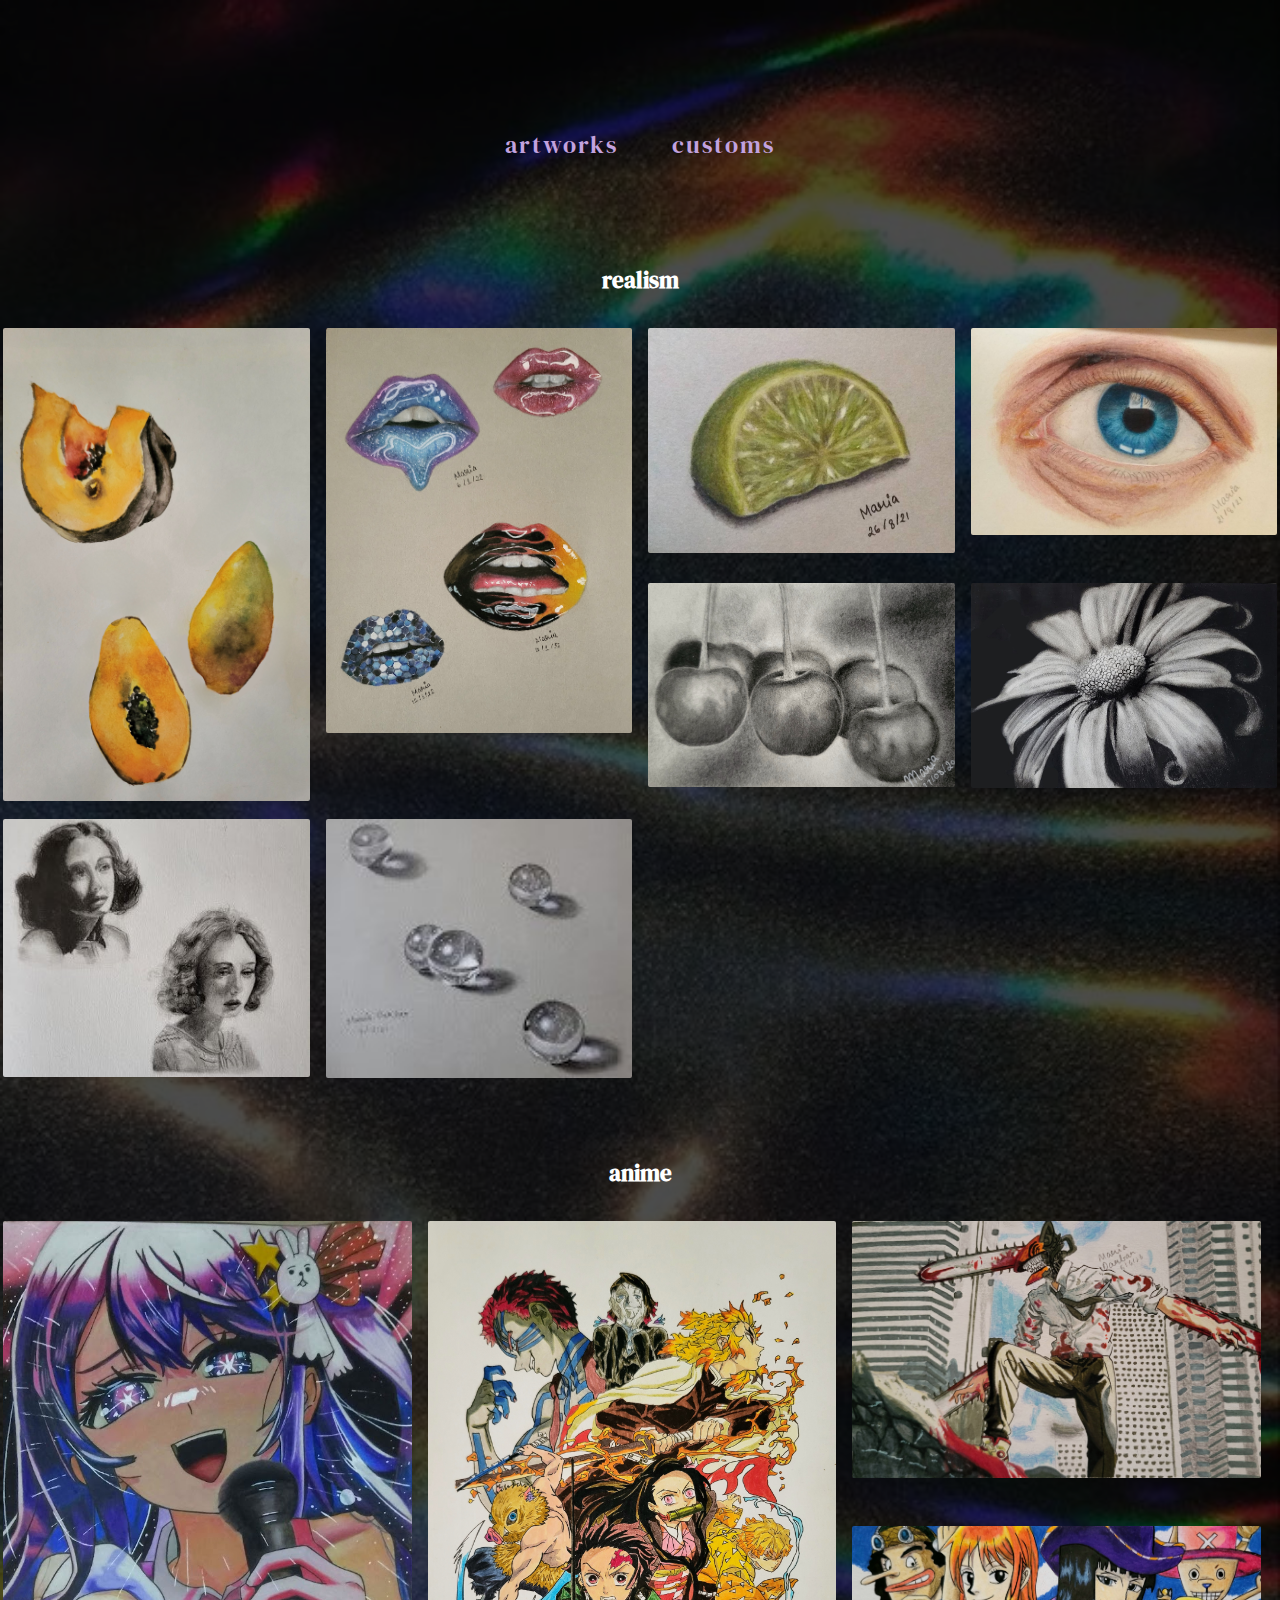
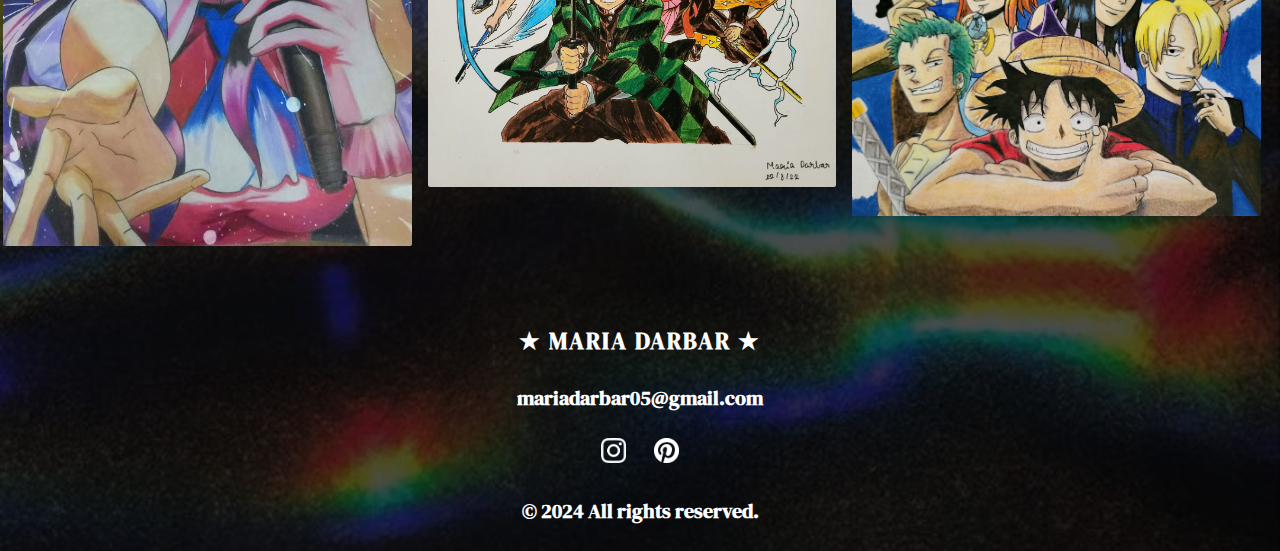
==== commit 871cbc66: "Update artworks.html" ====
--- a/artworks.html
+++ b/artworks.html
@@ -82,7 +82,7 @@
             <p style="letter-spacing: 2px; text-align: center;font-size: 24px;margin-top: 10%;">
                     <a style="text-decoration: none;color:rgb(194, 162, 223)">artworks</a>
                     <span class="tab"></span><span class="tab"></span>
-                    <a style="text-decoration: none;color:rgb(194, 162, 223)" href="crochet.html">crochet</a></p>
+                    <a style="text-decoration: none;color:rgb(194, 162, 223)" href="crochet.html">customs</a></p>
         
         <br><br>
         <h3 style="text-align: center;color: white;">realism</h3>
